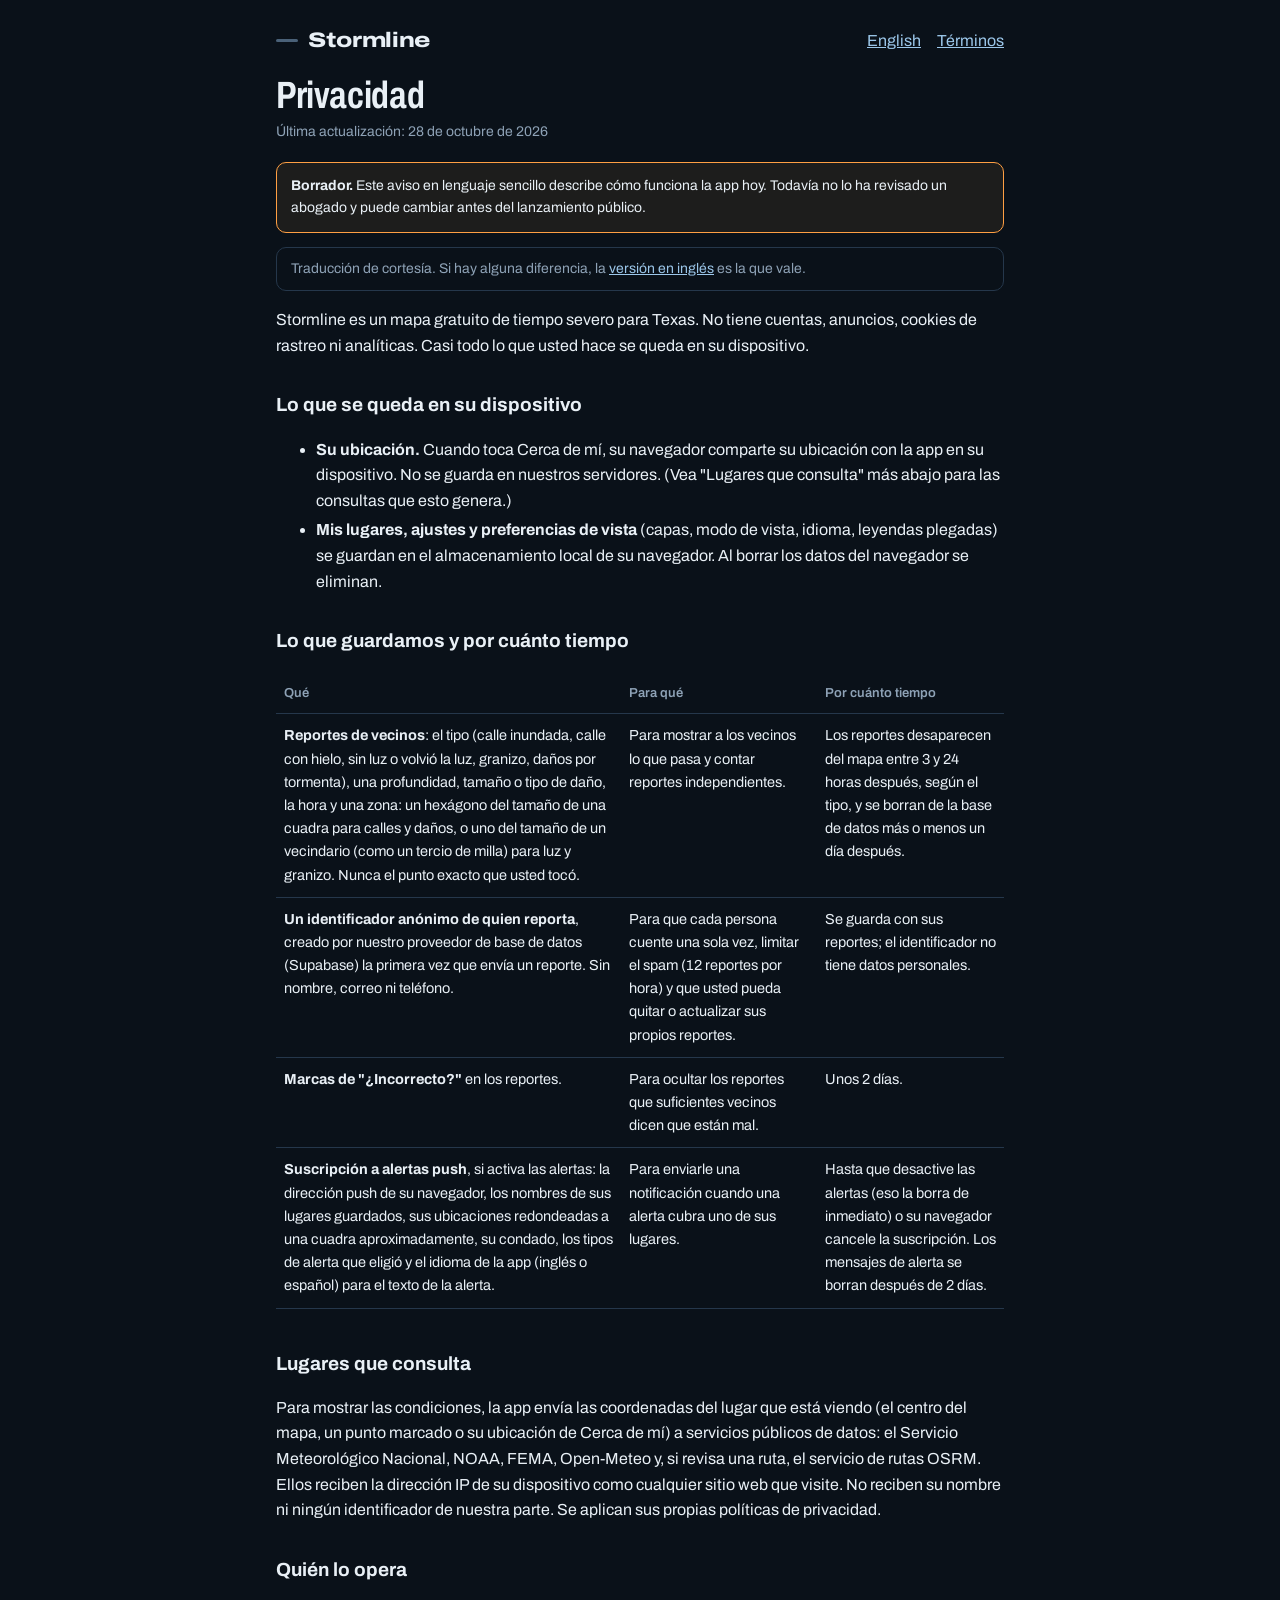
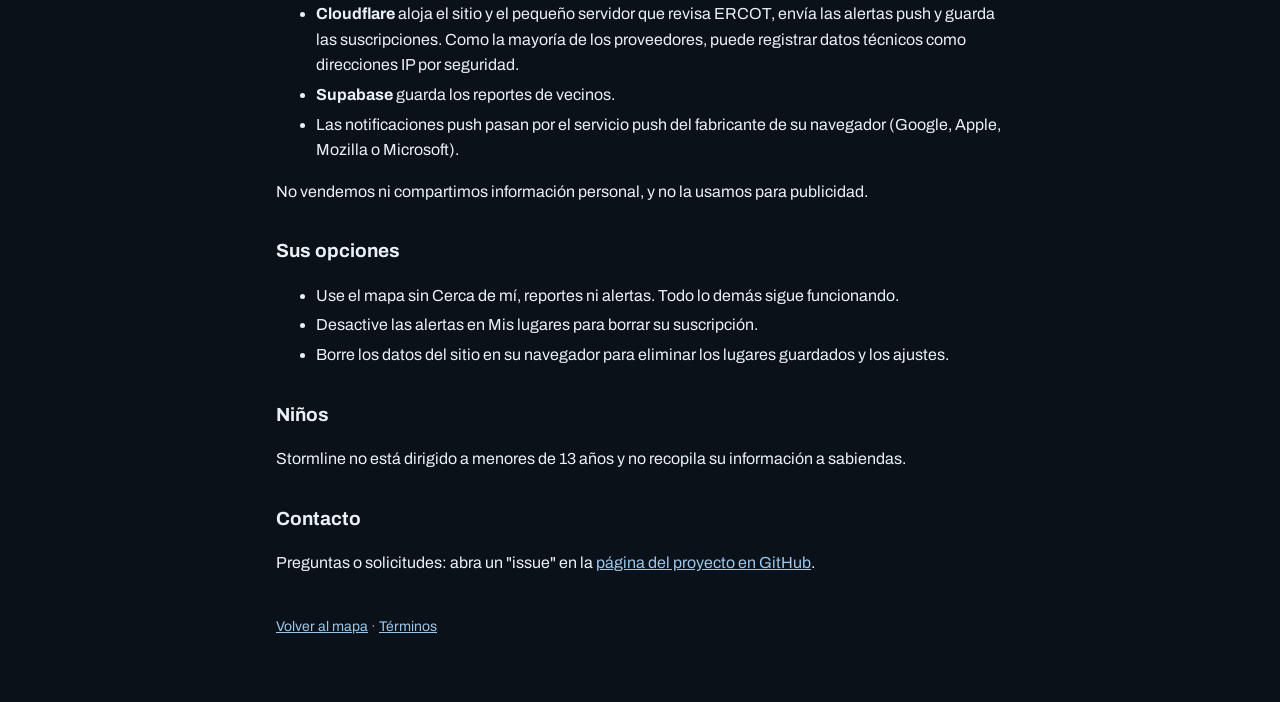
==== privacy-es.html @ 76a343cd "Phase 11: Spanish push alerts, Spanish privacy and terms, What's new Co-Authored-By: Claude Opus 5.5" ====
<!doctype html>
<html lang="es">
<head>
  <meta charset="utf-8">
  <meta name="viewport" content="width=device-width, initial-scale=1">
  <title>Privacidad de Stormline</title>
  <meta name="description" content="Qué recopila Stormline, para qué y por cuánto tiempo.">
  <meta name="theme-color" content="#0a1119">
  <link rel="icon" href="icons/icon.svg" type="image/svg+xml">
  <link rel="stylesheet" href="https://fonts.googleapis.com/css2?family=Archivo:wdth,wght@62..125,100..900&display=swap">
  <link rel="stylesheet" href="css/legal.css">
</head>
<body>
<main>
  <div class="top"><a class="wordmark" href="./">Stormline</a><span class="top-links"><a href="privacy.html" lang="en">English</a><a href="terms-es.html">Términos</a></span></div>
  <h1>Privacidad</h1>
  <p class="meta">Última actualización: 28 de octubre de 2026</p>
  <p class="draft"><strong>Borrador.</strong> Este aviso en lenguaje sencillo describe cómo funciona la app hoy. Todavía no lo ha revisado un abogado y puede cambiar antes del lanzamiento público.</p>
  <p class="courtesy">Traducción de cortesía. Si hay alguna diferencia, la <a href="privacy.html" lang="en">versión en inglés</a> es la que vale.</p>

  <p>Stormline es un mapa gratuito de tiempo severo para Texas. No tiene cuentas, anuncios, cookies de rastreo ni analíticas. Casi todo lo que usted hace se queda en su dispositivo.</p>

  <h2>Lo que se queda en su dispositivo</h2>
  <ul>
    <li><strong>Su ubicación.</strong> Cuando toca Cerca de mí, su navegador comparte su ubicación con la app en su dispositivo. No se guarda en nuestros servidores. (Vea "Lugares que consulta" más abajo para las consultas que esto genera.)</li>
    <li><strong>Mis lugares, ajustes y preferencias de vista</strong> (capas, modo de vista, idioma, leyendas plegadas) se guardan en el almacenamiento local de su navegador. Al borrar los datos del navegador se eliminan.</li>
  </ul>

  <h2>Lo que guardamos y por cuánto tiempo</h2>
  <div class="table-wrap">
  <table>
    <thead><tr><th>Qué</th><th>Para qué</th><th>Por cuánto tiempo</th></tr></thead>
    <tbody>
      <tr><td><strong>Reportes de vecinos</strong>: el tipo (calle inundada, calle con hielo, sin luz o volvió la luz, granizo, daños por tormenta), una profundidad, tamaño o tipo de daño, la hora y una zona: un hexágono del tamaño de una cuadra para calles y daños, o uno del tamaño de un vecindario (como un tercio de milla) para luz y granizo. Nunca el punto exacto que usted tocó.</td><td>Para mostrar a los vecinos lo que pasa y contar reportes independientes.</td><td>Los reportes desaparecen del mapa entre 3 y 24 horas después, según el tipo, y se borran de la base de datos más o menos un día después.</td></tr>
      <tr><td><strong>Un identificador anónimo de quien reporta</strong>, creado por nuestro proveedor de base de datos (Supabase) la primera vez que envía un reporte. Sin nombre, correo ni teléfono.</td><td>Para que cada persona cuente una sola vez, limitar el spam (12 reportes por hora) y que usted pueda quitar o actualizar sus propios reportes.</td><td>Se guarda con sus reportes; el identificador no tiene datos personales.</td></tr>
      <tr><td><strong>Marcas de "¿Incorrecto?"</strong> en los reportes.</td><td>Para ocultar los reportes que suficientes vecinos dicen que están mal.</td><td>Unos 2 días.</td></tr>
      <tr><td><strong>Suscripción a alertas push</strong>, si activa las alertas: la dirección push de su navegador, los nombres de sus lugares guardados, sus ubicaciones redondeadas a una cuadra aproximadamente, su condado, los tipos de alerta que eligió y el idioma de la app (inglés o español) para el texto de la alerta.</td><td>Para enviarle una notificación cuando una alerta cubra uno de sus lugares.</td><td>Hasta que desactive las alertas (eso la borra de inmediato) o su navegador cancele la suscripción. Los mensajes de alerta se borran después de 2 días.</td></tr>
    </tbody>
  </table>
  </div>

  <h2>Lugares que consulta</h2>
  <p>Para mostrar las condiciones, la app envía las coordenadas del lugar que está viendo (el centro del mapa, un punto marcado o su ubicación de Cerca de mí) a servicios públicos de datos: el Servicio Meteorológico Nacional, NOAA, FEMA, Open-Meteo y, si revisa una ruta, el servicio de rutas OSRM. Ellos reciben la dirección IP de su dispositivo como cualquier sitio web que visite. No reciben su nombre ni ningún identificador de nuestra parte. Se aplican sus propias políticas de privacidad.</p>

  <h2>Quién lo opera</h2>
  <ul>
    <li><strong>Cloudflare</strong> aloja el sitio y el pequeño servidor que revisa ERCOT, envía las alertas push y guarda las suscripciones. Como la mayoría de los proveedores, puede registrar datos técnicos como direcciones IP por seguridad.</li>
    <li><strong>Supabase</strong> guarda los reportes de vecinos.</li>
    <li>Las notificaciones push pasan por el servicio push del fabricante de su navegador (Google, Apple, Mozilla o Microsoft).</li>
  </ul>
  <p>No vendemos ni compartimos información personal, y no la usamos para publicidad.</p>

  <h2>Sus opciones</h2>
  <ul>
    <li>Use el mapa sin Cerca de mí, reportes ni alertas. Todo lo demás sigue funcionando.</li>
    <li>Desactive las alertas en Mis lugares para borrar su suscripción.</li>
    <li>Borre los datos del sitio en su navegador para eliminar los lugares guardados y los ajustes.</li>
  </ul>

  <h2>Niños</h2>
  <p>Stormline no está dirigido a menores de 13 años y no recopila su información a sabiendas.</p>

  <h2>Contacto</h2>
  <p>Preguntas o solicitudes: abra un "issue" en la <a href="https://github.com/0xReap3r/weather-protocol/issues" target="_blank" rel="noopener">página del proyecto en GitHub</a>.</p>

  <footer><a href="./">Volver al mapa</a> · <a href="terms-es.html">Términos</a></footer>
</main>
</body>
</html>
---- css/legal.css ----
/* Privacy and terms pages: same dark tokens as the app, plain readable text. */
:root {
  color-scheme: dark;
  --ink-0: #0a1119; --ink-1: #101b27; --ink-2: #172433; --line: #25374b;
  --text: #e9f0f6; --text-dim: #8ea2b6; --signal: #9cc7ea; --danger: #ff5c5c; --threat: #4a6178;
  --font-display: "Archivo", "Arial Narrow", system-ui, sans-serif;
  --font-body: "Archivo", system-ui, -apple-system, "Segoe UI", sans-serif;
}
* { box-sizing: border-box; }
body { margin: 0; background: var(--ink-0); color: var(--text); font: 16px/1.6 var(--font-body); }
main { max-width: 760px; margin: 0 auto; padding: 24px 16px 64px; }
a { color: var(--signal); }
.top { display: flex; align-items: center; justify-content: space-between; gap: 12px; margin-bottom: 18px; }
.wordmark { display: inline-flex; align-items: center; gap: 10px; font-family: var(--font-display); font-weight: 800; font-stretch: 125%; font-size: 21px; letter-spacing: -.015em; color: var(--text); text-decoration: none; }
.wordmark::before { content: ""; width: 22px; height: 3px; border-radius: 2px; background: var(--threat); }
h1 { font-size: 38px; font-stretch: 75%; font-weight: 650; letter-spacing: -.01em; line-height: 1.05; margin: 8px 0 6px; }
h2 { font-size: 19px; margin: 32px 0 8px; }
.meta { color: var(--text-dim); font-size: 14px; margin: 0 0 18px; }
.draft { padding: 12px 14px; border-radius: 10px; border: 1px solid var(--warn, #ff9f43); background: rgba(255,159,67,.08); font-size: 14px; }
.danger { padding: 12px 14px; border-radius: 10px; border: 1px solid rgba(255,92,92,.5); background: rgba(255,92,92,.08); }
table { width: 100%; border-collapse: collapse; font-size: 14.5px; margin: 8px 0; }
th, td { text-align: left; vertical-align: top; padding: 10px 8px; border-bottom: 1px solid var(--line); }
th { color: var(--text-dim); font-weight: 600; font-size: 13px; }
.table-wrap { overflow-x: auto; }
li { margin: 4px 0; }
footer { margin-top: 40px; color: var(--text-dim); font-size: 14px; }
.top-links { display: flex; gap: 16px; }
.courtesy { padding: 10px 14px; border-radius: 10px; border: 1px solid var(--line); color: var(--text-dim); font-size: 14px; }
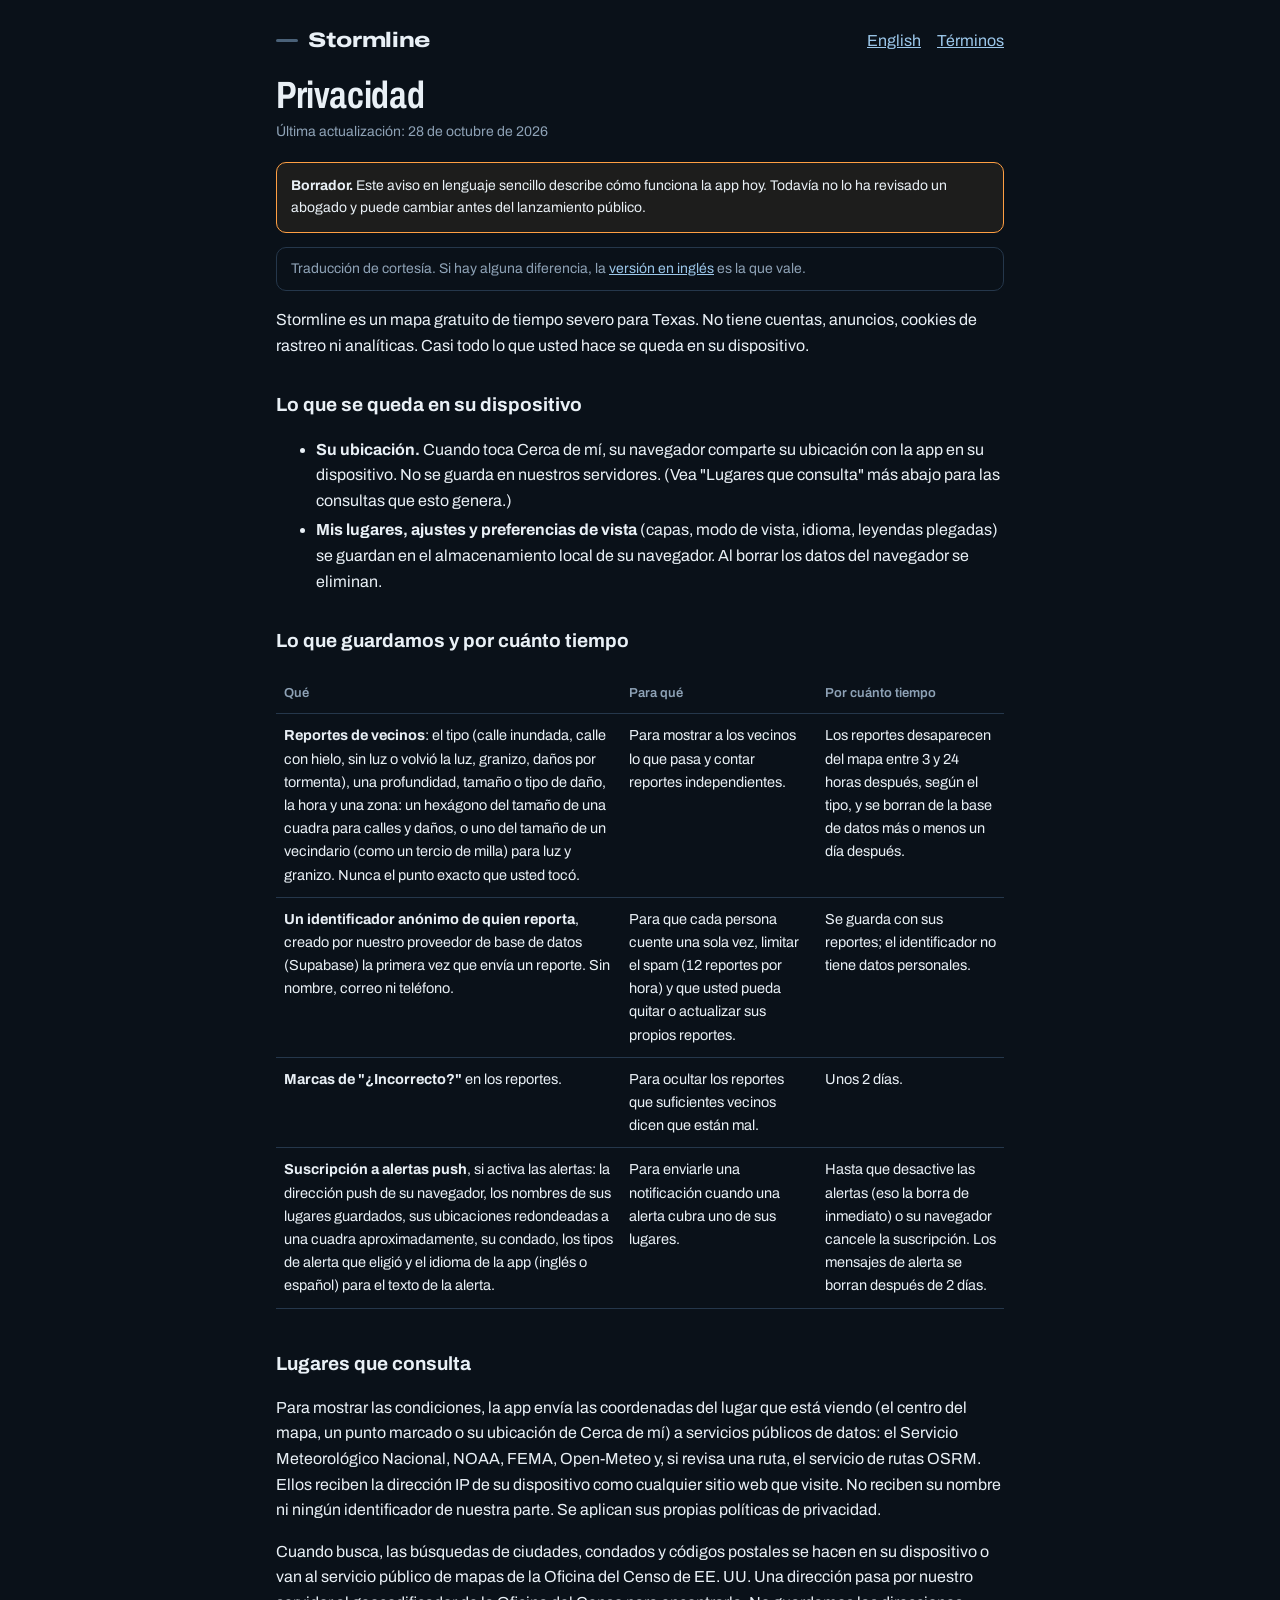
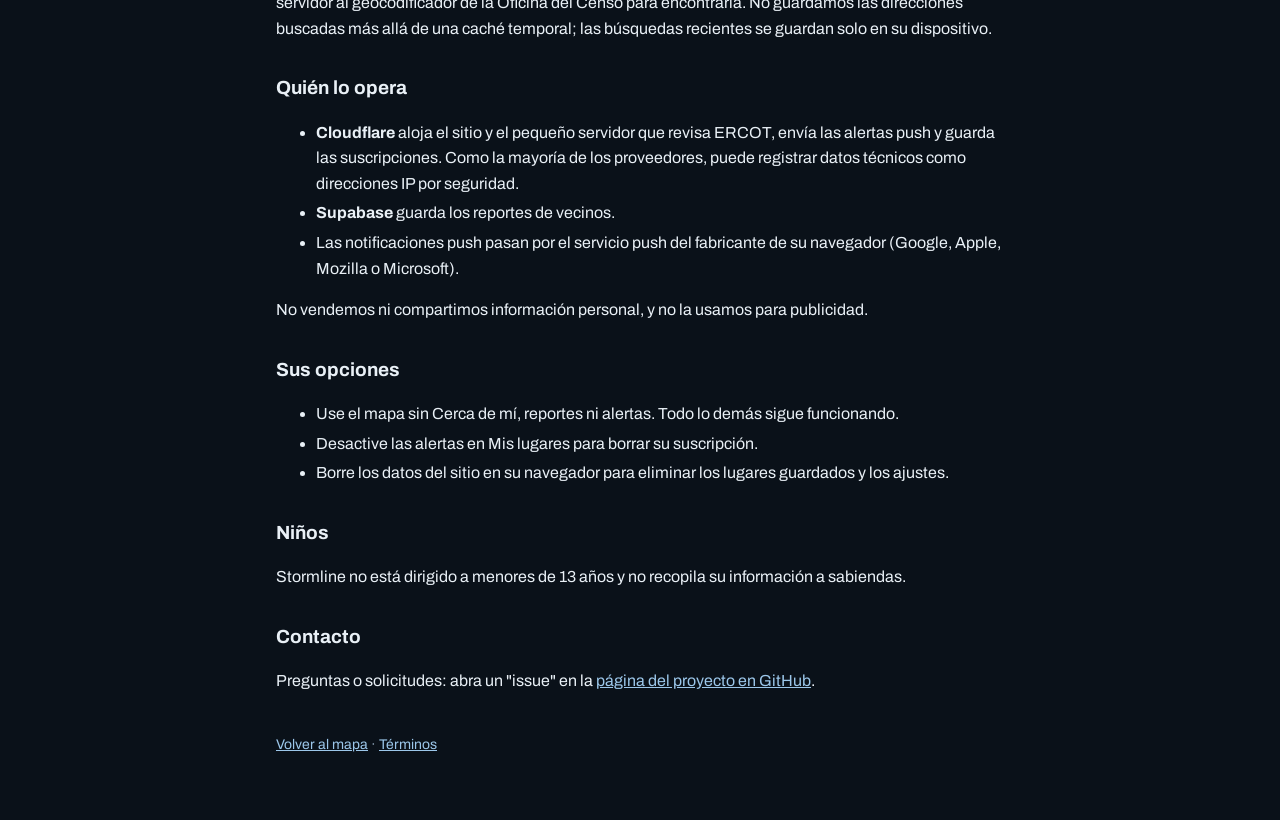
==== commit b6aaa977: "Search (city, ZIP, county, region, address) and a calmer layout: More layers chip, one legend open a" ====
--- a/privacy-es.html
+++ b/privacy-es.html
@@ -41,6 +41,7 @@
 
   <h2>Lugares que consulta</h2>
   <p>Para mostrar las condiciones, la app envía las coordenadas del lugar que está viendo (el centro del mapa, un punto marcado o su ubicación de Cerca de mí) a servicios públicos de datos: el Servicio Meteorológico Nacional, NOAA, FEMA, Open-Meteo y, si revisa una ruta, el servicio de rutas OSRM. Ellos reciben la dirección IP de su dispositivo como cualquier sitio web que visite. No reciben su nombre ni ningún identificador de nuestra parte. Se aplican sus propias políticas de privacidad.</p>
+  <p>Cuando busca, las búsquedas de ciudades, condados y códigos postales se hacen en su dispositivo o van al servicio público de mapas de la Oficina del Censo de EE. UU. Una dirección pasa por nuestro servidor al geocodificador de la Oficina del Censo para encontrarla. No guardamos las direcciones buscadas más allá de una caché temporal; las búsquedas recientes se guardan solo en su dispositivo.</p>
 
   <h2>Quién lo opera</h2>
   <ul>
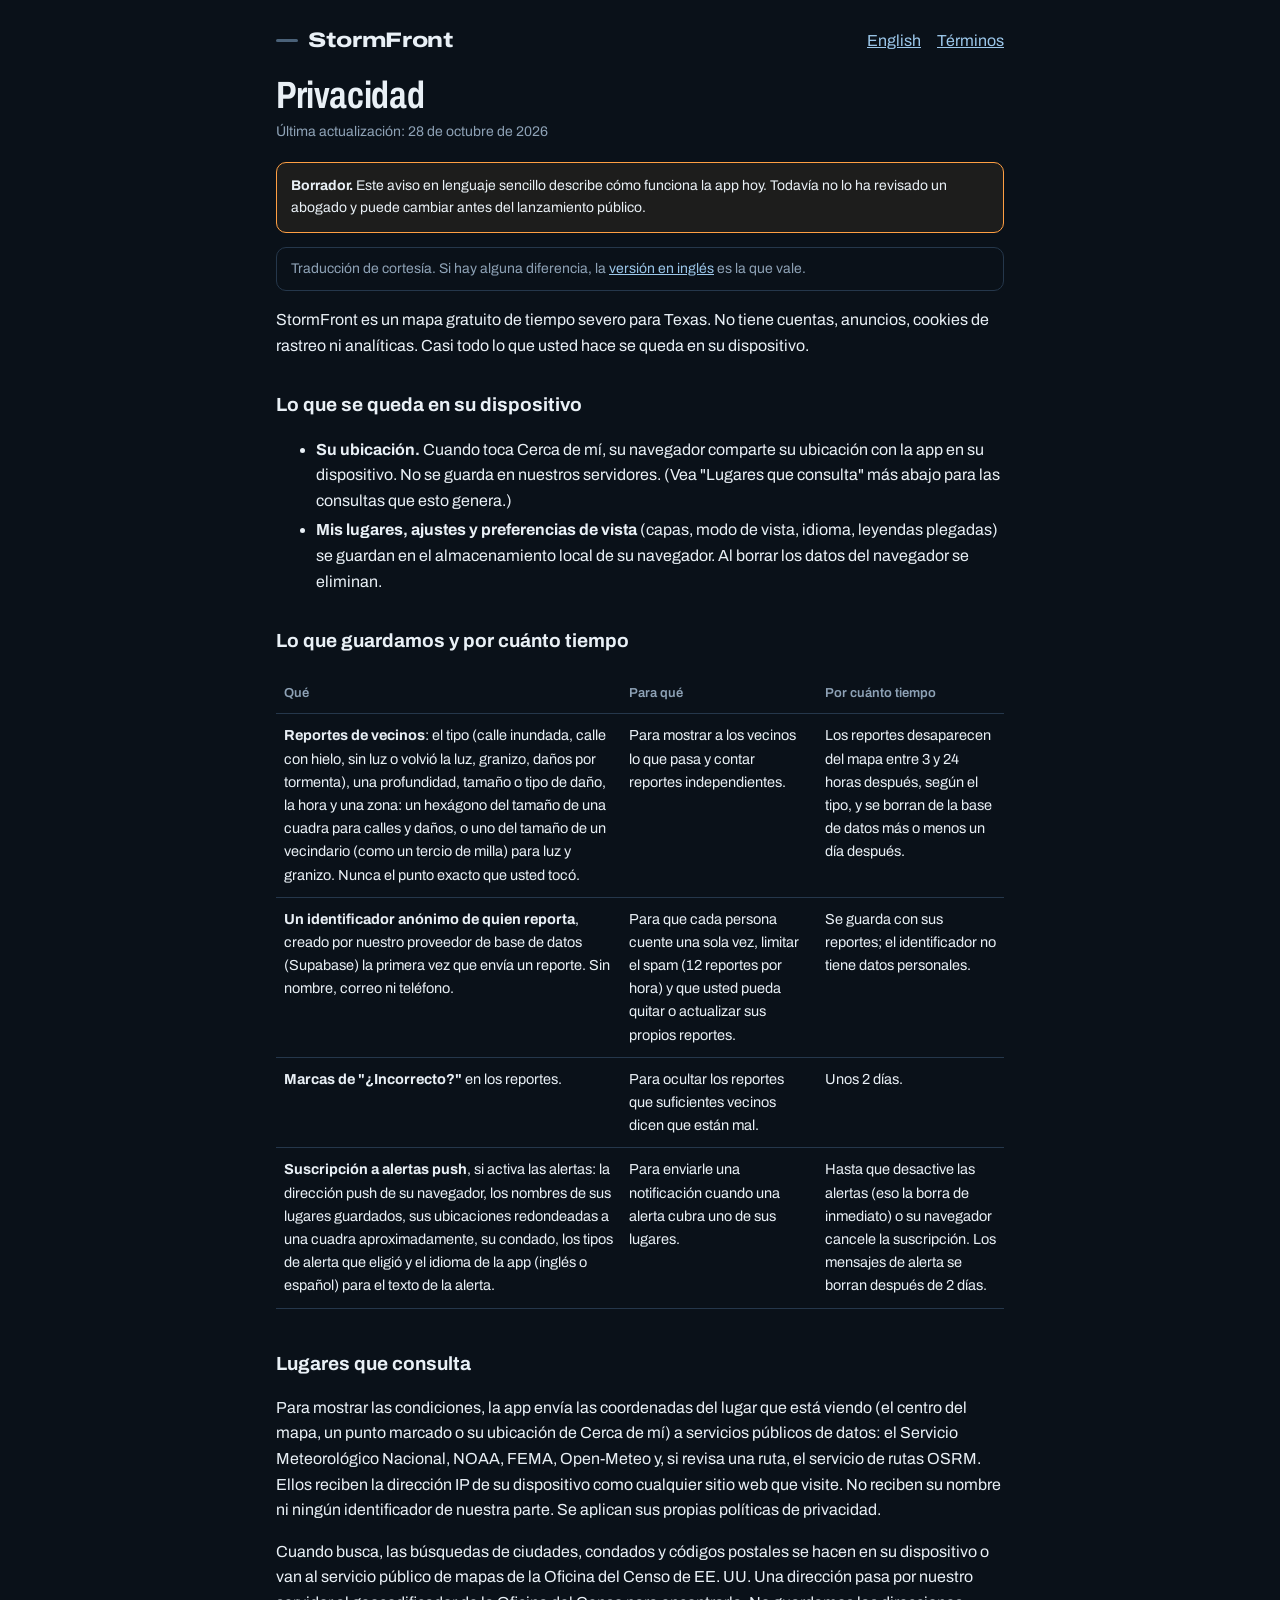
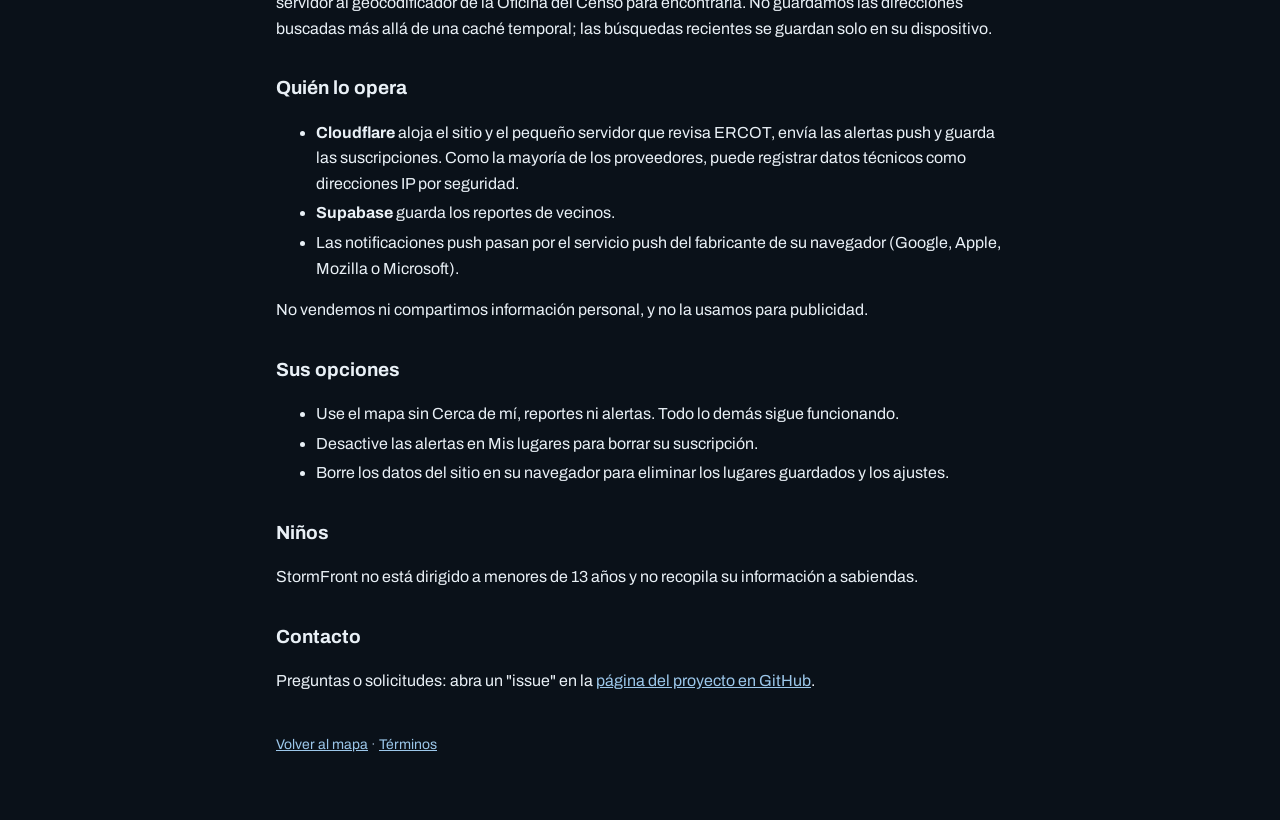
==== commit f3251645: "Rename to StormFront; auto-enable Shelters during take-cover warnings Rename (final name, decided by" ====
--- a/privacy-es.html
+++ b/privacy-es.html
@@ -3,8 +3,8 @@
 <head>
   <meta charset="utf-8">
   <meta name="viewport" content="width=device-width, initial-scale=1">
-  <title>Privacidad de Stormline</title>
-  <meta name="description" content="Qué recopila Stormline, para qué y por cuánto tiempo.">
+  <title>Privacidad de StormFront</title>
+  <meta name="description" content="Qué recopila StormFront, para qué y por cuánto tiempo.">
   <meta name="theme-color" content="#0a1119">
   <link rel="icon" href="icons/icon.svg" type="image/svg+xml">
   <link rel="stylesheet" href="https://fonts.googleapis.com/css2?family=Archivo:wdth,wght@62..125,100..900&display=swap">
@@ -12,13 +12,13 @@
 </head>
 <body>
 <main>
-  <div class="top"><a class="wordmark" href="./">Stormline</a><span class="top-links"><a href="privacy.html" lang="en">English</a><a href="terms-es.html">Términos</a></span></div>
+  <div class="top"><a class="wordmark" href="./">StormFront</a><span class="top-links"><a href="privacy.html" lang="en">English</a><a href="terms-es.html">Términos</a></span></div>
   <h1>Privacidad</h1>
   <p class="meta">Última actualización: 28 de octubre de 2026</p>
   <p class="draft"><strong>Borrador.</strong> Este aviso en lenguaje sencillo describe cómo funciona la app hoy. Todavía no lo ha revisado un abogado y puede cambiar antes del lanzamiento público.</p>
   <p class="courtesy">Traducción de cortesía. Si hay alguna diferencia, la <a href="privacy.html" lang="en">versión en inglés</a> es la que vale.</p>
 
-  <p>Stormline es un mapa gratuito de tiempo severo para Texas. No tiene cuentas, anuncios, cookies de rastreo ni analíticas. Casi todo lo que usted hace se queda en su dispositivo.</p>
+  <p>StormFront es un mapa gratuito de tiempo severo para Texas. No tiene cuentas, anuncios, cookies de rastreo ni analíticas. Casi todo lo que usted hace se queda en su dispositivo.</p>
 
   <h2>Lo que se queda en su dispositivo</h2>
   <ul>
@@ -59,7 +59,7 @@
   </ul>
 
   <h2>Niños</h2>
-  <p>Stormline no está dirigido a menores de 13 años y no recopila su información a sabiendas.</p>
+  <p>StormFront no está dirigido a menores de 13 años y no recopila su información a sabiendas.</p>
 
   <h2>Contacto</h2>
   <p>Preguntas o solicitudes: abra un "issue" en la <a href="https://github.com/0xReap3r/weather-protocol/issues" target="_blank" rel="noopener">página del proyecto en GitHub</a>.</p>
